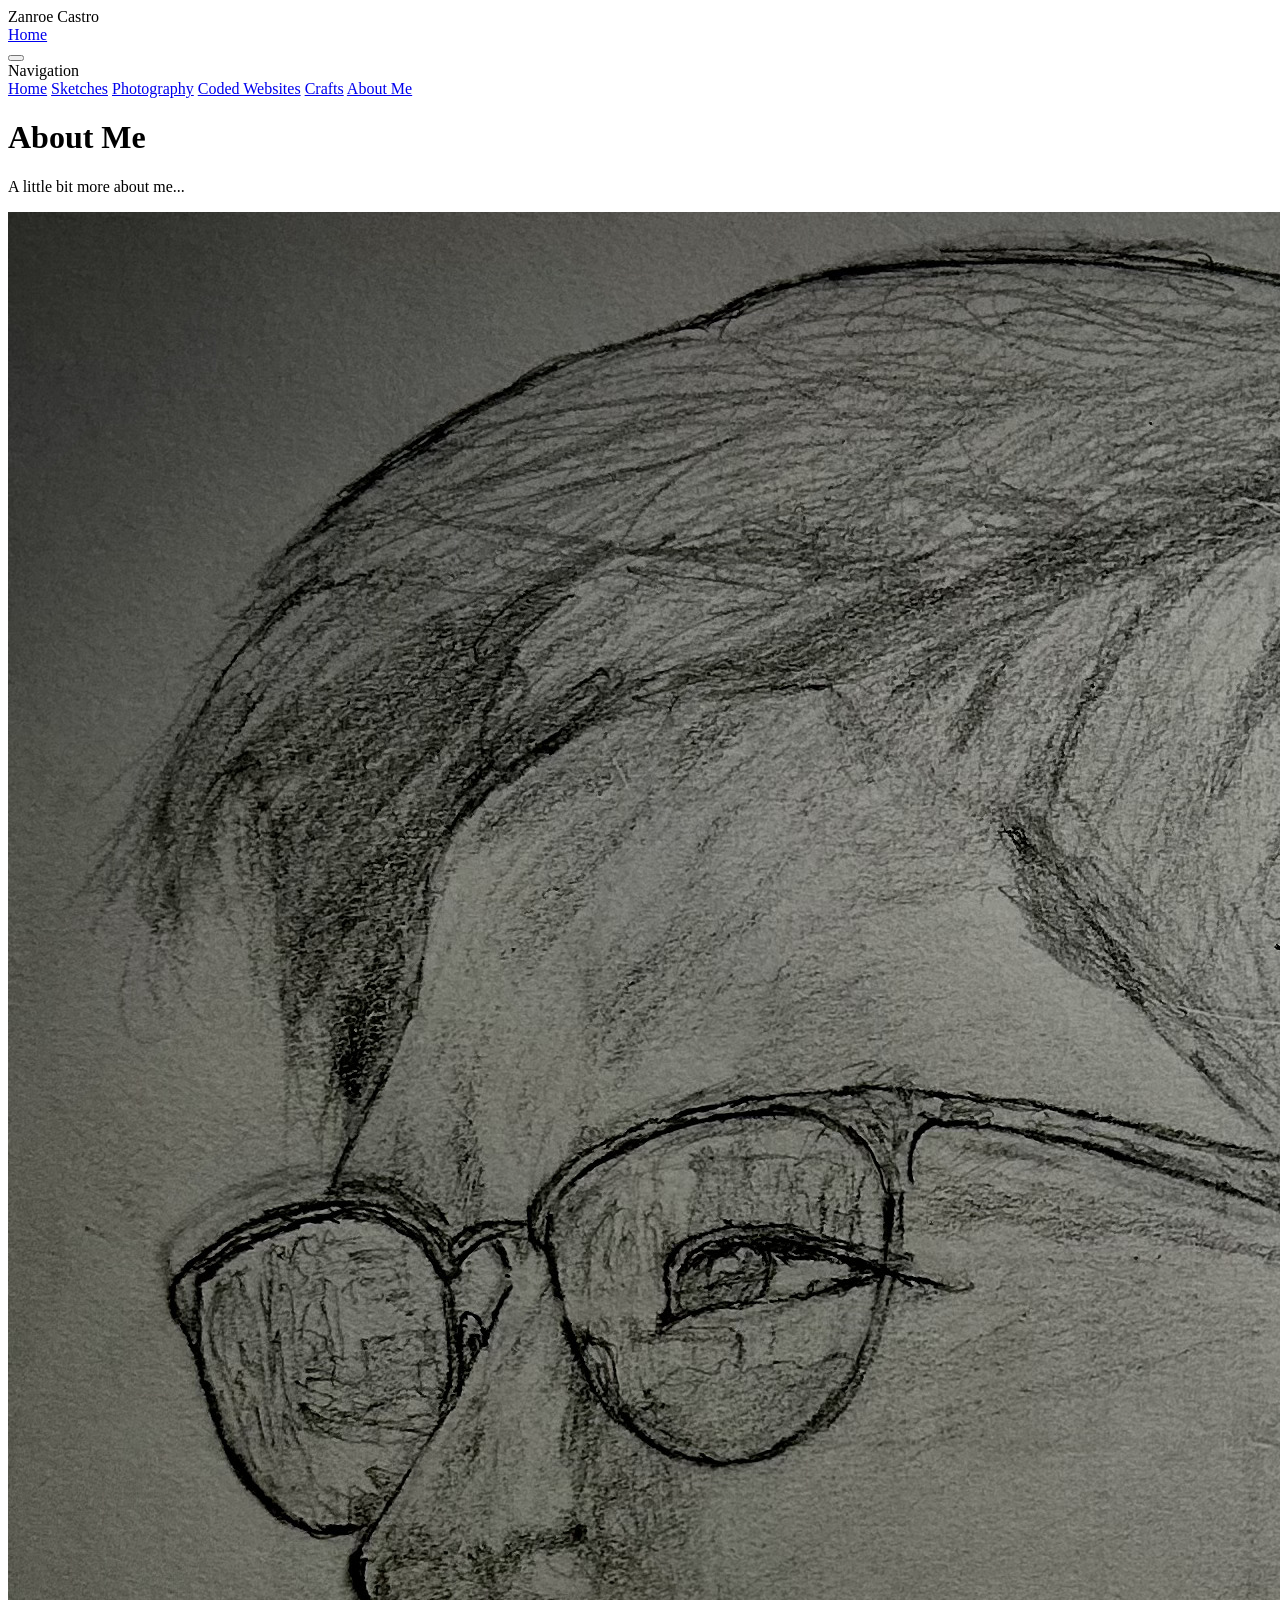
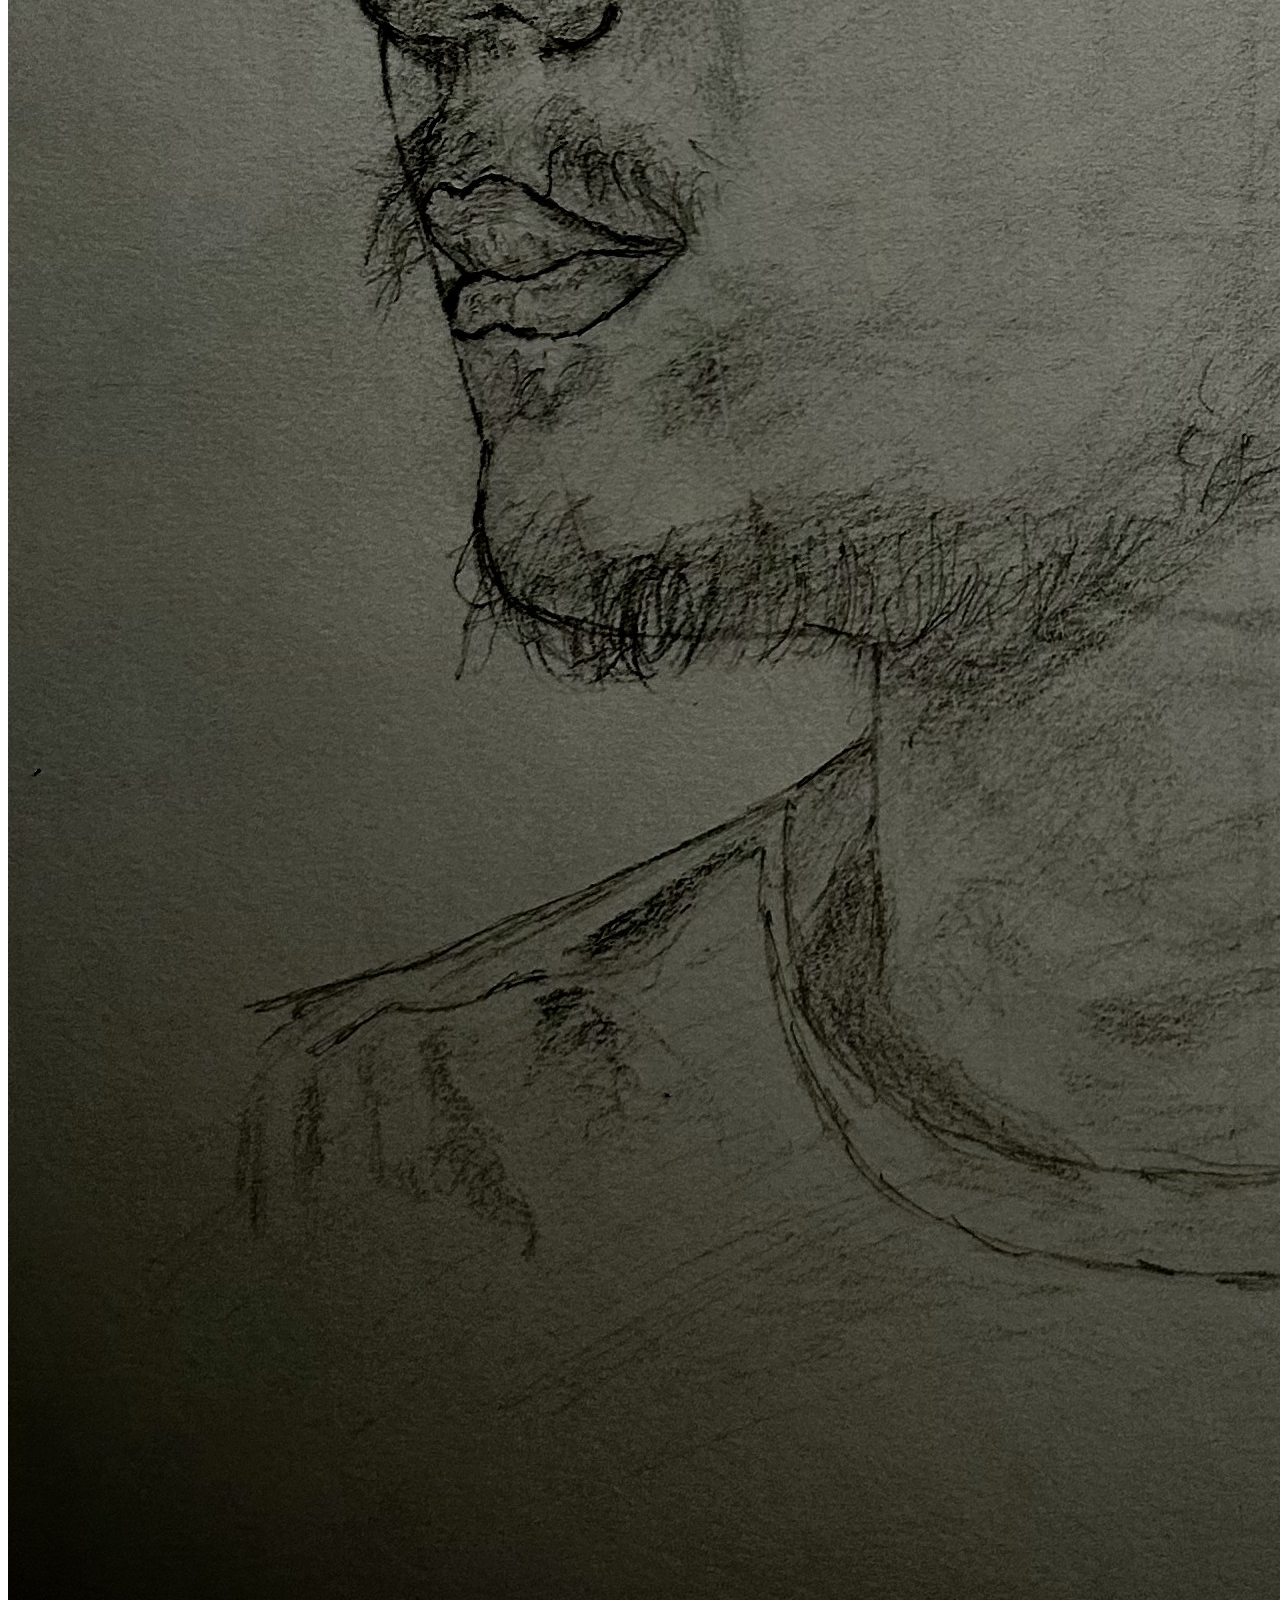
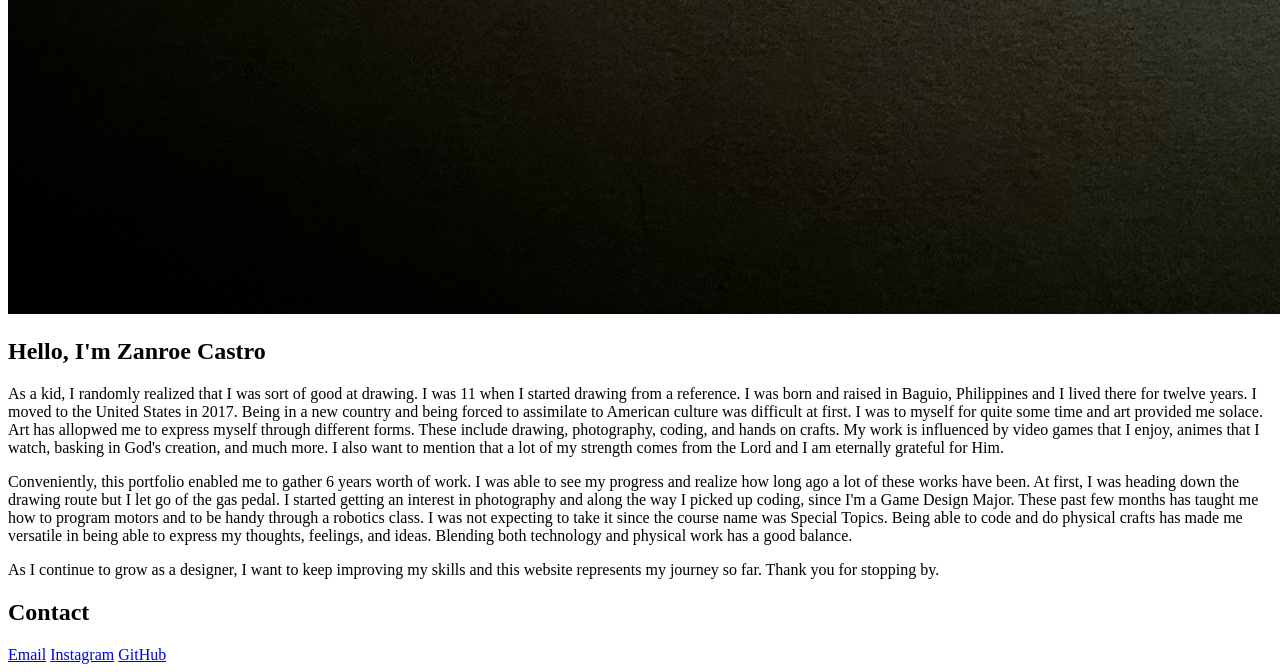
==== about.html @ 95c9fecc "Add files via upload" ====
<!doctype html>
<html lang="en">
<head>
  <meta charset="UTF-8">
  <meta name="viewport" content="width=device-width, initial-scale=1.0">
  <title>About Me</title>
  <link rel="stylesheet" href="style.css">
</head>

<body>

  <div class="drawer-overlay" id="overlay"></div>

  <nav>
    <div class="logo">Zanroe<span> Castro</span></div>

    <a class="back-home" href="index.html">Home</a>
  </nav>

    <button class="hamburger" id="hamburger" aria-label="Menu">
      <span></span>
      <span></span>
      <span></span>
    </button>
  </nav>

  <div class="drawer" id="drawer">
    <div class="drawer-label">Navigation</div>
    <a href="Final.html">Home</a>
    <a href="drawing.html">Sketches</a>
    <a href="photography.html">Photography</a>
    <a href="code.html">Coded Websites</a>
    <a href="crafts.html">Crafts</a>
    <a href="about.html">About Me</a>
  </div>

  <header class="page-hero">
    <h1>About Me</h1>
    <p>A little bit more about me...</p>
  </header>

  <section class="about-page">

    <div class="about-card">
      <img src="IMG_1536.jpg" alt="Portrait or artwork by Zanroe Castro">

      <div class="about-text">
        <h2>Hello, I'm Zanroe Castro</h2>

        <p>
          As a kid, I randomly realized that I was sort of good at drawing. I was 11 when I started drawing from a reference. I was born and raised in Baguio, Philippines and I lived there for twelve years. I moved to the United States in 2017. 
          
          Being in a new country and being forced to assimilate to American culture was difficult at first. I was to myself for quite some time and art provided me solace.

          Art has allopwed me to express myself through different forms.
          These include drawing, photography, coding, and hands on crafts. My work is influenced by video games that I enjoy, animes that I watch, basking in God's creation, and much more.

          I also want to mention that a lot of my strength comes from the Lord and I am eternally grateful for Him. 
        </p>

        <p>
          Conveniently, this portfolio enabled me to gather 6 years worth of work. I was able to see my progress and realize how long ago a lot of these works have been. At first, I was heading down the drawing route but I let go of the gas pedal. I started getting an interest in photography and along the way I picked up coding, since I'm a Game Design Major. These past few months has taught me how to program motors and to be handy through a robotics class. I was not expecting to take it since the course name was Special Topics. Being able to code and do physical crafts has made me versatile in being able to express my thoughts, feelings, and ideas. Blending both technology and physical work has a good balance. 
        </p>

        <p>
          As I continue to grow as a designer, I want to keep improving my skills and this website represents my  journey so far. Thank you for stopping by.
        </p>
      </div>
    </div>

  </section>

  <section class="contact">
    <h2>Contact</h2>

    <div class="contact-links">
      <a href="mailto:zanroecastro@gmail.com">Email</a>
      <a href="https://www.instagram.com/castrozanroe/" target="_blank">Instagram</a>
      <a href="https://github.com/zcastro6-web" target="_blank">GitHub</a>
    </div>
  </section>

  <script src="script.js"></script>
</body>
</html>
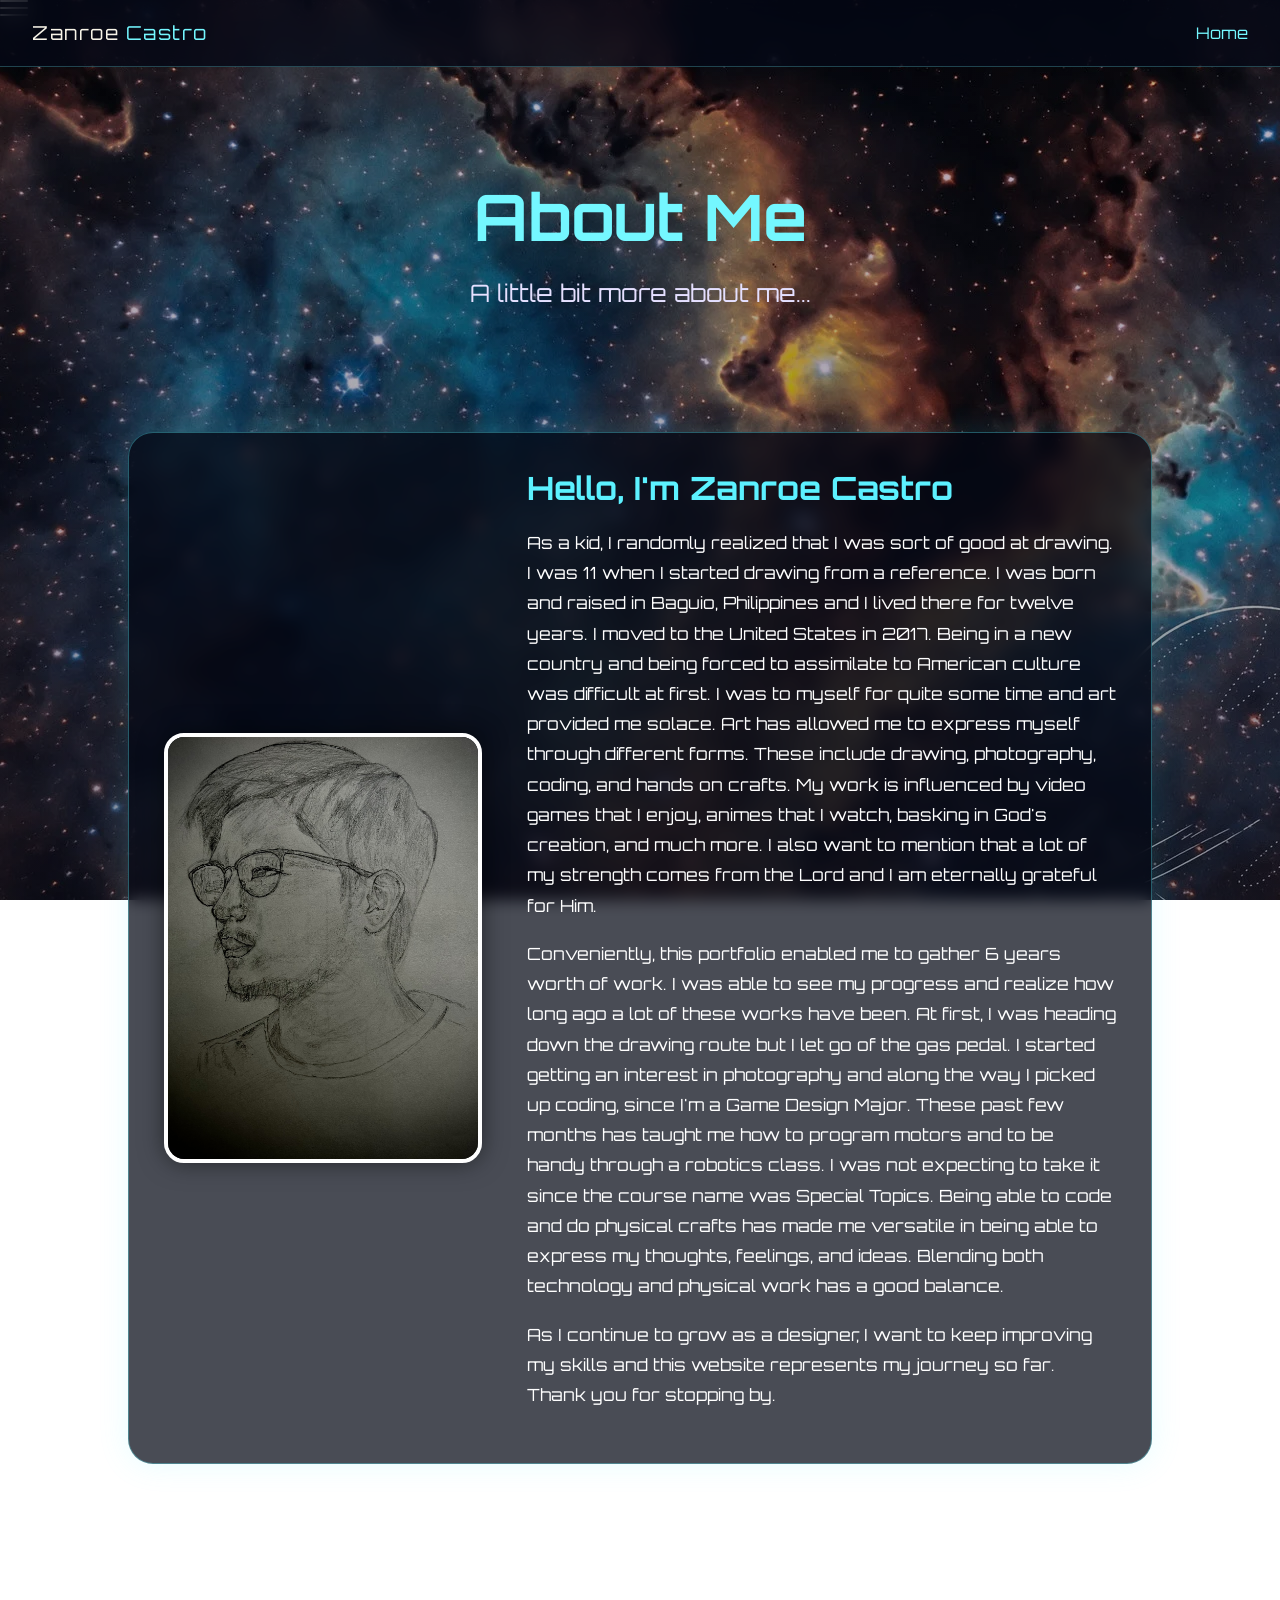
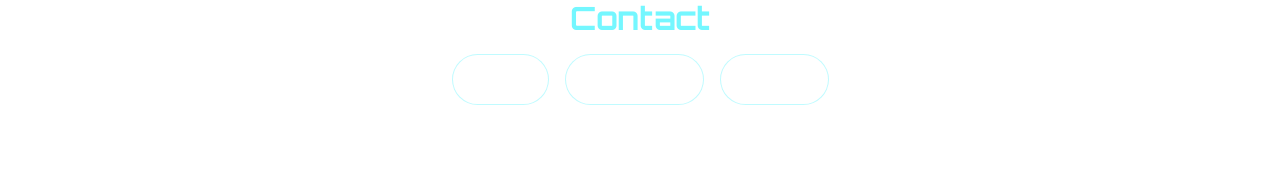
==== commit 53547c66: "Fix typo in about.html" ====
--- a/about.html
+++ b/about.html
@@ -52,7 +52,7 @@
           
           Being in a new country and being forced to assimilate to American culture was difficult at first. I was to myself for quite some time and art provided me solace.
 
-          Art has allopwed me to express myself through different forms.
+          Art has allowed me to express myself through different forms.
           These include drawing, photography, coding, and hands on crafts. My work is influenced by video games that I enjoy, animes that I watch, basking in God's creation, and much more.
 
           I also want to mention that a lot of my strength comes from the Lord and I am eternally grateful for Him. 
@@ -63,7 +63,7 @@
         </p>
 
         <p>
-          As I continue to grow as a designer, I want to keep improving my skills and this website represents my  journey so far. Thank you for stopping by.
+          As I continue to grow as a designer, I want to keep improving my skills and this website represents my journey so far. Thank you for stopping by.
         </p>
       </div>
     </div>
@@ -82,4 +82,4 @@
 
   <script src="script.js"></script>
 </body>
-</html>+</html>
--- a/style.css
+++ b/style.css
@@ -0,0 +1,1009 @@
+@import url("https://fonts.googleapis.com/css2?family=Orbitron:wght@400;600;700&family=Special+Elite&display=swap");
+
+* {
+  box-sizing: border-box;
+  margin: 0;
+  padding: 0;
+}
+
+:root {
+  --space: #050816;
+  --star: #f8f4e8;
+  --cyan: #74f7ff;
+  --polaroid: #fffaf0;
+  --shadow: rgba(116, 247, 255, 0.35);
+}
+
+html {
+  scroll-behavior: smooth;
+}
+
+body {
+  min-height: 100vh;
+  overflow-x: hidden;
+  color: var(--star);
+  font-family: "Orbitron", sans-serif;
+  background-image:
+    linear-gradient(rgba(5, 8, 22, 0.25), rgba(5, 8, 22, 0.45)),
+    url("canva-colorful-illustration-galaxy-desktop-wallpaper-XY3nugZSkII.jpg.webp");
+  background-size: cover;
+  background-position: center;
+  background-repeat: no-repeat;
+  background-attachment: fixed;
+}
+
+nav {
+  position: fixed;
+  top: 0;
+  left: 0;
+  right: 0;
+  padding: 1.3rem 2rem;
+  z-index: 100;
+  display: flex;
+  justify-content: space-between;
+  align-items: center;
+  background: rgba(5, 8, 22, 0.78);
+  backdrop-filter: blur(12px);
+  border-bottom: 1px solid rgba(116, 247, 255, 0.25);
+}
+
+.nav-links {
+  display: flex;
+  gap: 1.5rem;
+}
+
+.nav-links a {
+  color: var(--cyan);
+  text-decoration: none;
+  font-size: 1rem;
+}
+
+.photo-buttons {
+  display: flex;
+  justify-content: center;
+  gap: 3rem;
+  flex-wrap: wrap;
+  padding: 5rem 2rem 8rem;
+}
+
+.photo-page-link {
+  text-decoration: none;
+  color: white;
+  border: 1px solid rgba(116, 247, 255, 0.4);
+  padding: 1.4rem 2.5rem;
+  border-radius: 16px;
+  background: rgba(255,255,255,0.05);
+  backdrop-filter: blur(10px);
+  transition: 0.3s;
+  font-size: 1.2rem;
+  letter-spacing: 0.05em;
+}
+
+.photo-page-link:hover {
+  transform: translateY(-6px) scale(1.03);
+  background: rgba(116,247,255,0.15);
+  box-shadow: 0 0 30px rgba(116,247,255,0.35);
+}
+
+.logo {
+  font-size: 1.2rem;
+  letter-spacing: 0.08em;
+}
+
+.logo span {
+  color: var(--cyan);
+}
+
+.back-home {
+  color: var(--cyan);
+  text-decoration: none;
+  font-size: 1rem;
+}
+
+.hamburger {
+  display: flex;
+  flex-direction: column;
+  gap: 5px;
+  cursor: pointer;
+  background: none;
+  border: none;
+  z-index: 200;
+}
+
+.hamburger span {
+  width: 28px;
+  height: 2px;
+  background: var(--star);
+  border-radius: 2px;
+  transition: 0.3s;
+}
+
+.hamburger.open span:nth-child(1) {
+  transform: translateY(7px) rotate(45deg);
+}
+
+.hamburger.open span:nth-child(2) {
+  opacity: 0;
+}
+
+.hamburger.open span:nth-child(3) {
+  transform: translateY(-7px) rotate(-45deg);
+}
+
+.drawer {
+  position: fixed;
+  top: 0;
+  right: 0;
+  width: 280px;
+  height: 100vh;
+  background: rgba(8, 11, 29, 0.96);
+  z-index: 150;
+  transform: translateX(100%);
+  transition: 0.45s ease;
+  display: flex;
+  flex-direction: column;
+  justify-content: center;
+  padding: 3rem 2rem;
+  border-left: 1px solid var(--cyan);
+}
+
+.drawer.open {
+  transform: translateX(0);
+}
+
+.drawer-overlay {
+  position: fixed;
+  inset: 0;
+  background: rgba(0, 0, 0, 0.55);
+  opacity: 0;
+  pointer-events: none;
+  transition: 0.3s;
+  z-index: 140;
+}
+
+.drawer-overlay.open {
+  opacity: 1;
+  pointer-events: all;
+}
+
+.drawer-label {
+  font-size: 0.75rem;
+  text-transform: uppercase;
+  letter-spacing: 0.2em;
+  color: var(--cyan);
+  margin-bottom: 2rem;
+}
+
+.drawer a {
+  color: var(--star);
+  text-decoration: none;
+  font-size: 1.4rem;
+  padding: 0.8rem 0;
+  border-bottom: 1px solid rgba(116, 247, 255, 0.2);
+  transition: 0.2s;
+}
+
+.drawer a:hover {
+  color: var(--cyan);
+  letter-spacing: 0.05em;
+}
+
+.hero {
+  min-height: 75vh;
+  padding: 9rem 2rem 4rem;
+  text-align: center;
+  display: flex;
+  flex-direction: column;
+  justify-content: center;
+}
+
+.hero h1 {
+  font-size: clamp(2.5rem, 7vw, 3rem);
+  line-height: 1.08;
+  text-shadow: 0 0 25px rgba(116, 247, 255, 0.4);
+}
+
+.hero h1 em {
+  color: var(--cyan);
+  font-style: normal;
+}
+
+.hero p {
+  max-width: 650px;
+  margin: 1.3rem auto 0;
+  color: #e5e0ff;
+  font-size: 2rem;
+  line-height: 1.7;
+}
+
+.gold-word {
+  color: #ffd54a;
+  text-shadow:
+    0 0 12px rgba(255, 213, 74, 0.7),
+    0 0 25px rgba(255, 213, 74, 0.45);
+}
+
+.verse {
+  letter-spacing: 0.12em;
+}
+
+.carousel-section {
+  padding: 2rem 1rem 5rem;
+}
+
+.divider {
+  display: flex;
+  align-items: center;
+  gap: 1rem;
+  max-width: 1000px;
+  margin: 0 auto 3rem;
+}
+
+.divider::before,
+.divider::after {
+  content: "";
+  flex: 1;
+  height: 1px;
+  background: rgba(116, 247, 255, 0.45);
+}
+
+.divider span {
+  color: var(--cyan);
+  text-transform: uppercase;
+  letter-spacing: 0.2em;
+  font-size: 0.8rem;
+}
+
+.portfolio-grid {
+  display: grid;
+  grid-template-columns: repeat(auto-fit, minmax(230px, 1fr));
+  gap: 2rem;
+  max-width: 1150px;
+  margin: auto;
+  padding: 1rem;
+}
+
+.polaroid-link {
+  text-decoration: none;
+  color: inherit;
+  display: block;
+}
+
+.polaroid {
+  width: 100%;
+  max-width: 320px;
+  background: white;
+  padding: 12px 12px 45px;
+  box-shadow: 0 10px 25px rgba(0, 0, 0, 0.35);
+  border-radius: 4px;
+  overflow: hidden;
+}
+
+.polaroid img {
+  width: 100%;
+  height: 100%;
+  aspect-ratio: 3 / 4;
+  object-fit: cover;
+  display: block;
+  border-radius: 2px;
+}
+
+.polaroid-frame {
+  width: 100%;
+  height: auto;
+}
+
+.polaroid-gallery {
+  display: grid;
+  grid-template-columns: repeat(auto-fit, minmax(220px, 1fr));
+  gap: 30px;
+  justify-items: center;
+  padding: 40px 20px;
+}
+
+.polaroid-link:hover .polaroid {
+  transform: rotate(0deg) scale(1.04);
+  box-shadow: 0 0 50px rgba(116, 247, 255, 0.65);
+}
+
+.tilted-left {
+  transform: rotate(-3deg);
+}
+
+.tilted-right {
+  transform: rotate(3deg);
+}
+
+.slide-caption {
+  padding: 1rem 0.4rem 0;
+  text-align: center;
+  color: #050816;
+}
+
+.slide-caption h3 {
+  font-family: "Special Elite", cursive;
+  font-size: 1.8rem;
+  margin-bottom: 0.5rem;
+}
+
+.slide-caption p {
+  font-family: "Special Elite", cursive;
+  font-size: 0.95rem;
+  line-height: 1.5;
+}
+
+.about,
+.contact {
+  max-width: 900px;
+  margin: 0 auto;
+  padding: 4rem 2rem;
+  text-align: center;
+}
+
+.about h2,
+.contact h2 {
+  color: var(--cyan);
+  font-size: 2rem;
+  margin-bottom: 1rem;
+}
+
+.about p {
+  line-height: 1.8;
+  color: #e5e0ff;
+}
+
+.contact-links {
+  display: flex;
+  justify-content: center;
+  flex-wrap: wrap;
+  gap: 1rem;
+}
+
+.contact-links a {
+  text-decoration: none;
+  color: white;
+  border: 1px solid rgba(116, 247, 255, 0.45);
+  padding: 0.9rem 1.5rem;
+  border-radius: 999px;
+  background: rgba(255, 255, 255, 0.04);
+  backdrop-filter: blur(10px);
+  transition: 0.3s;
+}
+
+.contact-links a:hover {
+  background: rgba(116, 247, 255, 0.18);
+  color: var(--cyan);
+  box-shadow: 0 0 20px rgba(116, 247, 255, 0.35);
+  transform: translateY(-3px);
+}
+
+.page-hero {
+  padding: 10rem 2rem 3rem;
+  text-align: center;
+}
+
+.page-hero h1 {
+  font-size: clamp(3rem, 8vw, 4rem);
+  color: var(--cyan);
+}
+
+.page-hero p {
+  margin-top: 1rem;
+  color: #e5e0ff;
+  font-size: 1.5rem;
+  line-height: 1.7;
+}
+
+.work-gallery {
+  display: grid;
+  grid-template-columns: repeat(3, 1fr);
+  gap: 4rem;
+  padding: 4rem 3rem 7rem;
+  max-width: 1400px;
+  margin: auto;
+  justify-items: center;
+  align-items: start;
+  transform: translateX(80px);
+}
+
+.code-gallery {
+  display: grid;
+  grid-template-columns: repeat(3, 1fr);
+  gap: 2rem;
+  padding: 2rem 3rem 5rem;
+  max-width: 1250px;
+  margin: auto;
+  justify-items: center;
+  align-items: start;
+  transform: translateX(80px);
+}
+
+.code-gallery {
+  grid-template-columns: repeat(3, 300px);
+  gap: 2rem;
+  padding: 2rem 2rem 5rem;
+  max-width: 1200px;
+}
+
+.code-gallery .mini-polaroid {
+  max-width: 300px;
+  padding: 0.8rem 0.8rem 1.5rem;
+}
+
+.code-gallery .mini-polaroid img {
+  height: 260px;
+}
+
+.crafts-gallery {
+  display: grid;
+  grid-template-columns: repeat(3, 300px);
+  gap: 2rem;
+  padding: 2rem 2rem 5rem;
+  max-width: 1200px;
+  margin: auto;
+  justify-content: center;
+  align-items: start;
+}
+
+.crafts-gallery .mini-polaroid {
+  grid-column: auto;
+  width: 300px;
+  max-width: 300px;
+  padding: 0.8rem 0.8rem 1.5rem;
+}
+
+.crafts-gallery .mini-polaroid img {
+  width: 100%;
+  height: 260px;
+  object-fit: contain;
+  background: #111;
+  display: block;
+}
+
+.crafts-gallery3{
+  display: grid;
+  grid-template-columns: repeat(3, 340px);
+  gap: 3rem;
+
+  justify-content: center;
+  align-items: start;
+
+  max-width: 1400px;
+  margin: 60px auto;
+  padding: 2rem 2rem 6rem;
+}
+
+.crafts-gallery3 .mini-polaroid{
+  grid-column: auto !important;
+
+  width: 340px !important;
+  max-width: 340px !important;
+
+  padding: 1.2rem 1.2rem 2.3rem !important;
+
+  background: var(--polaroid);
+  box-shadow: 0 0 30px rgba(116, 247, 255, 0.25);
+  transition: 0.3s;
+}
+
+.crafts-gallery3 .mini-polaroid img,
+.crafts-gallery3 .mini-polaroid video{
+  width: 100%;
+  height: 420px;
+  object-fit: contain;
+  background: #111;
+  display: block;
+}
+
+.crafts-gallery3 .mini-polaroid h2{
+  font-family: "Special Elite", cursive;
+  text-align: center;
+  margin-top: 1rem;
+  font-size: 1.5rem;
+  color: #111;
+}
+
+.crafts-gallery3 .mini-polaroid:hover{
+  transform: translateY(-8px) scale(1.03);
+  box-shadow: 0 0 40px rgba(116, 247, 255, 0.4);
+}
+
+.mini-polaroid,
+.mini-polaroid-long {
+  background: var(--polaroid);
+  color: #181818;
+  padding: 1rem 1rem 2rem;
+  box-shadow: 0 0 30px rgba(116, 247, 255, 0.35);
+  transition: 0.3s;
+  display: flex;
+  flex-direction: column;
+  overflow: hidden;
+}
+
+.mini-polaroid {
+  width: 100%;
+  max-width: 340px;
+  padding: 1.2rem 1.2rem 2.3rem;
+
+  background: var(--polaroid);
+  color: #181818;
+
+  box-shadow: 0 0 30px rgba(116, 247, 255, 0.35);
+
+  transition: 0.3s;
+  display: flex;
+  flex-direction: column;
+  overflow: hidden;
+}
+
+.mini-polaroid-long {
+  grid-column: span 3;
+}
+
+.mini-polaroid img {
+  width: 100%;
+  height: 400px;
+  object-fit: contain;
+  background: #111;
+  display: block;
+}
+
+.mini-polaroid-long img {
+  width: 100%;
+  height: 300px;
+  object-fit: contain;
+  background: #111;
+  display: block;
+}
+
+.mini-polaroid h2,
+.mini-polaroid-long h2 {
+  font-family: "Special Elite", cursive;
+  text-align: center;
+  margin-top: 1rem;
+  font-size: 1.4rem;
+}
+
+.mini-polaroid p,
+.mini-polaroid-long p {
+  font-family: "Special Elite", cursive;
+  text-align: center;
+  margin-top: 0.5rem;
+  line-height: 1.4;
+}
+
+.mini-polaroid.rotate-left,
+.mini-polaroid-long.rotate-left {
+  transform: rotate(-3deg);
+}
+
+.mini-polaroid.rotate-right,
+.mini-polaroid-long.rotate-right {
+  transform: rotate(3deg);
+}
+
+.mini-polaroid:hover,
+.mini-polaroid-long:hover {
+  transform: rotate(0deg) scale(1.03);
+}
+
+.mini-polaroid {
+  background: var(--polaroid);
+  width: 100%;
+  max-width: 340px;
+  padding: 1rem 1rem 2rem;
+  box-shadow: 0 0 30px rgba(116, 247, 255, 0.25);
+  overflow: hidden;
+  transition: 0.3s;
+}
+
+.mini-polaroid img {
+  width: 100%;
+  height: 420px;
+  object-fit: contain;
+  background: #111;
+  display: block;
+}
+
+.landscape {
+  max-width: 500px;
+}
+
+.landscape img {
+  height: 300px;
+}
+
+.mini-polaroid h2 {
+  font-family: "Special Elite", cursive;
+  text-align: center;
+  margin-top: 1rem;
+  font-size: 1.5rem;
+  color: #111;
+}
+
+.mini-polaroid p {
+  font-family: "Special Elite", cursive;
+  text-align: center;
+  margin-top: 0.6rem;
+  line-height: 1.5;
+  color: #222;
+}
+
+.mini-polaroid:hover {
+  transform: translateY(-8px) scale(1.03);
+  box-shadow: 0 0 40px rgba(116, 247, 255, 0.4);
+}
+
+@media (max-width: 1100px) {
+  .work-gallery {
+    grid-template-columns: repeat(2, 1fr);
+  }
+}
+
+@media (max-width: 700px) {
+  .work-gallery {
+    grid-template-columns: 1fr;
+    gap: 2.5rem;
+    padding: 2rem 1rem 5rem;
+  }
+
+  .mini-polaroid {
+    max-width: 340px;
+  }
+
+  .mini-polaroid img {
+    height: 360px;
+  }
+
+  .landscape img {
+    height: 240px;
+  }
+}
+
+#portraitGallery {
+  display: grid !important;
+  grid-template-columns: repeat(3, 360px) !important;
+  gap: 4rem !important;
+  justify-content: center !important;
+  max-width: 1500px !important;
+  margin: 0 auto !important;
+  padding: 4rem 2rem 7rem !important;
+  transform: none !important;
+}
+
+#portraitGallery .mini-polaroid {
+  grid-column: auto !important;
+  width: 360px !important;
+  max-width: 360px !important;
+  padding: 1.4rem 1.4rem 2.6rem !important;
+}
+
+#portraitGallery .mini-polaroid img {
+  height: 520px !important;
+  object-fit: cover;
+}
+
+#landscapeGallery {
+  display: grid !important;
+  grid-template-columns: repeat(3, 420px) !important;
+  gap: 1.5rem !important;
+  justify-content: center !important;
+  max-width: 1500px !important;
+  margin: 0 auto !important;
+  padding: 4rem 2rem 7rem !important;
+  transform: none !important;
+}
+
+#landscapeGallery .mini-polaroid {
+  grid-column: auto !important;
+  width: 400px !important;
+  max-width: 400px !important;
+  padding: 1rem 1rem 1.8rem !important;
+  border-radius: 2px;
+}
+
+#landscapeGallery .mini-polaroid img {
+  width: 100% !important;
+  height: auto !important;
+  aspect-ratio: 16 / 9 !important;
+  object-fit: contain !important;
+  background: #111;
+  display: block !important;
+}
+
+.crafts-gallery1,
+.crafts-gallery2,
+.crafts-gallery3{
+  display: grid !important;
+  grid-template-columns: repeat(3, 340px) !important;
+  gap: 3rem !important;
+
+  justify-content: center !important;
+  align-items: start !important;
+
+  max-width: 1400px !important;
+  margin: 60px auto !important;
+  padding: 2rem 2rem 6rem !important;
+}
+
+.crafts-gallery1 .mini-polaroid,
+.crafts-gallery2 .mini-polaroid,
+.crafts-gallery3 .mini-polaroid{
+  grid-column: auto !important;
+
+  width: 340px !important;
+  max-width: 340px !important;
+
+  padding: 1.2rem 1.2rem 2.3rem !important;
+
+  background: var(--polaroid) !important;
+  color: #181818 !important;
+
+  box-shadow: 0 0 30px rgba(116, 247, 255, 0.35) !important;
+  display: flex !important;
+  flex-direction: column !important;
+  overflow: hidden !important;
+}
+
+.crafts-gallery1 .mini-polaroid img,
+.crafts-gallery1 .mini-polaroid video,
+.crafts-gallery2 .mini-polaroid img,
+.crafts-gallery2 .mini-polaroid video,
+.crafts-gallery3 .mini-polaroid img,
+.crafts-gallery3 .mini-polaroid video{
+  width: 100% !important;
+  height: 420px !important;
+  object-fit: contain !important;
+  background: #111 !important;
+  display: block !important;
+}
+
+.crafts-gallery1 .mini-polaroid h2,
+.crafts-gallery2 .mini-polaroid h2,
+.crafts-gallery3 .mini-polaroid h2{
+  font-family: "Special Elite", cursive !important;
+  text-align: center !important;
+  margin-top: 1rem !important;
+  font-size: 1.5rem !important;
+  color: #111 !important;
+}
+
+.crafts-gallery1 .mini-polaroid p,
+.crafts-gallery2 .mini-polaroid p,
+.crafts-gallery3 .mini-polaroid p{
+  font-family: "Special Elite", cursive !important;
+  text-align: center !important;
+  margin-top: 0.6rem !important;
+  line-height: 1.5 !important;
+  color: #222 !important;
+}
+
+.crafts-gallery1 .mini-polaroid:hover,
+.crafts-gallery2 .mini-polaroid:hover,
+.crafts-gallery3 .mini-polaroid:hover{
+  transform: translateY(-8px) scale(1.03) !important;
+  box-shadow: 0 0 40px rgba(116, 247, 255, 0.4) !important;
+}
+
+.work-gallery{
+  display: flex !important;
+  flex-direction: column !important;
+  align-items: center !important;
+  gap: 2rem !important;
+
+  max-width: 900px !important;
+  margin: 0 auto !important;
+  padding: 4rem 2rem 7rem !important;
+
+  transform: translateX(30px) !important;
+}
+
+.work-gallery .mini-polaroid,
+.work-gallery .mini-polaroid-long{
+  grid-column: auto !important;
+  width: 340px !important;
+  max-width: 340px !important;
+}
+
+.work-gallery .mini-polaroid:nth-child(odd),
+.work-gallery .mini-polaroid-long:nth-child(odd){
+  align-self: flex-start !important;
+}
+
+.work-gallery .mini-polaroid:nth-child(even),
+.work-gallery .mini-polaroid-long:nth-child(even){
+  align-self: flex-end !important;
+}
+
+.work-gallery .mini-polaroid img,
+.work-gallery .mini-polaroid-long img{
+  width: 100% !important;
+  height: 420px !important;
+  object-fit: contain !important;
+  background: #111 !important;
+  display: block !important;
+}
+
+.work-gallery .mini-polaroid-long{
+  width: 520px !important;
+  max-width: 520px !important;
+}
+
+.work-gallery .mini-polaroid-long img{
+  width: 100% !important;
+  height: 300px !important;
+  object-fit: contain !important;
+  background: #111 !important;
+}
+
+#portraitGallery{
+  display: grid !important;
+  grid-template-columns: repeat(3, 360px) !important;
+  gap: 4rem !important;
+
+  justify-content: center !important;
+  align-items: start !important;
+
+  max-width: 1500px !important;
+  margin: 0 auto !important;
+  padding: 4rem 2rem 7rem !important;
+
+  transform: none !important;
+}
+
+.craft-link,
+.craft-link:visited,
+.craft-link:hover,
+.craft-link:active {
+  text-decoration: none !important;
+  color: inherit !important;
+}
+
+.craft-link h2,
+.craft-link p {
+  text-decoration: none !important;
+}
+
+.page-hero a {
+  color: #74f7ff;
+  text-decoration-color: #74f7ff;
+}
+
+.about-page {
+  min-height: 70vh;
+  padding: 70px 10%;
+}
+
+.about-card {
+  max-width: 1100px;
+  margin: auto;
+  display: flex;
+  align-items: center;
+  gap: 45px;
+  padding: 35px;
+  border: 1px solid rgba(92, 241, 255, 0.35);
+  border-radius: 25px;
+  background: rgba(4, 8, 20, 0.72);
+  box-shadow: 0 0 30px rgba(92, 241, 255, 0.15);
+  backdrop-filter: blur(8px);
+}
+
+.about-card img {
+  width: 330px;
+  height: 430px;
+  object-fit: cover;
+  border-radius: 20px;
+  border: 4px solid white;
+  box-shadow: 0 0 25px rgba(0, 0, 0, 0.5);
+}
+
+.about-text h2 {
+  color: #5cf1ff;
+  font-size: 2rem;
+  margin-bottom: 20px;
+}
+
+.about-text p {
+  color: white;
+  line-height: 1.8;
+  font-size: 1.05rem;
+  margin-bottom: 18px;
+}
+
+.about-button {
+  display: inline-block;
+  margin-top: 2rem;
+  padding: 1rem 2rem;
+
+  color: white;
+  text-decoration: none;
+  font-size: 1rem;
+  letter-spacing: 0.08em;
+
+  border: 1px solid rgba(116, 247, 255, 0.45);
+  border-radius: 999px;
+
+  background: rgba(255, 255, 255, 0.05);
+  backdrop-filter: blur(10px);
+
+  transition: 0.3s;
+}
+
+.about-button:hover {
+  transform: translateY(-4px) scale(1.03);
+
+  background: rgba(116, 247, 255, 0.18);
+  color: var(--cyan);
+
+  box-shadow: 0 0 20px rgba(116, 247, 255, 0.35);
+}
+
+@media (max-width: 850px) {
+  .about-card {
+    flex-direction: column;
+    text-align: center;
+  }
+
+  .about-card img {
+    width: 260px;
+    height: 340px;
+  }
+}
+
+
+
+#portraitGallery .mini-polaroid{
+  align-self: auto !important;
+  grid-column: auto !important;
+
+  width: 360px !important;
+  max-width: 360px !important;
+
+  padding: 1.4rem 1.4rem 2.6rem !important;
+}
+
+#portraitGallery .mini-polaroid img{
+  width: 100% !important;
+  height: 520px !important;
+
+  object-fit: cover !important;
+  background: #111 !important;
+  display: block !important;
+}
+
+
+#landscapeGallery{
+  display: grid !important;
+  grid-template-columns: repeat(3, 420px) !important;
+  gap: 1.5rem !important;
+
+  justify-content: center !important;
+  align-items: start !important;
+
+  max-width: 1500px !important;
+  margin: 0 auto !important;
+  padding: 4rem 2rem 7rem !important;
+
+  transform: none !important;
+}
+
+#landscapeGallery .mini-polaroid{
+  align-self: auto !important;
+  grid-column: auto !important;
+
+  width: 400px !important;
+  max-width: 400px !important;
+
+  padding: 1rem 1rem 1.8rem !important;
+}
+
+#landscapeGallery .mini-polaroid img{
+  width: 100% !important;
+  height: auto !important;
+  aspect-ratio: 16 / 9 !important;
+
+  object-fit: contain !important;
+  background: #111 !important;
+  display: block !important;
+}
+
